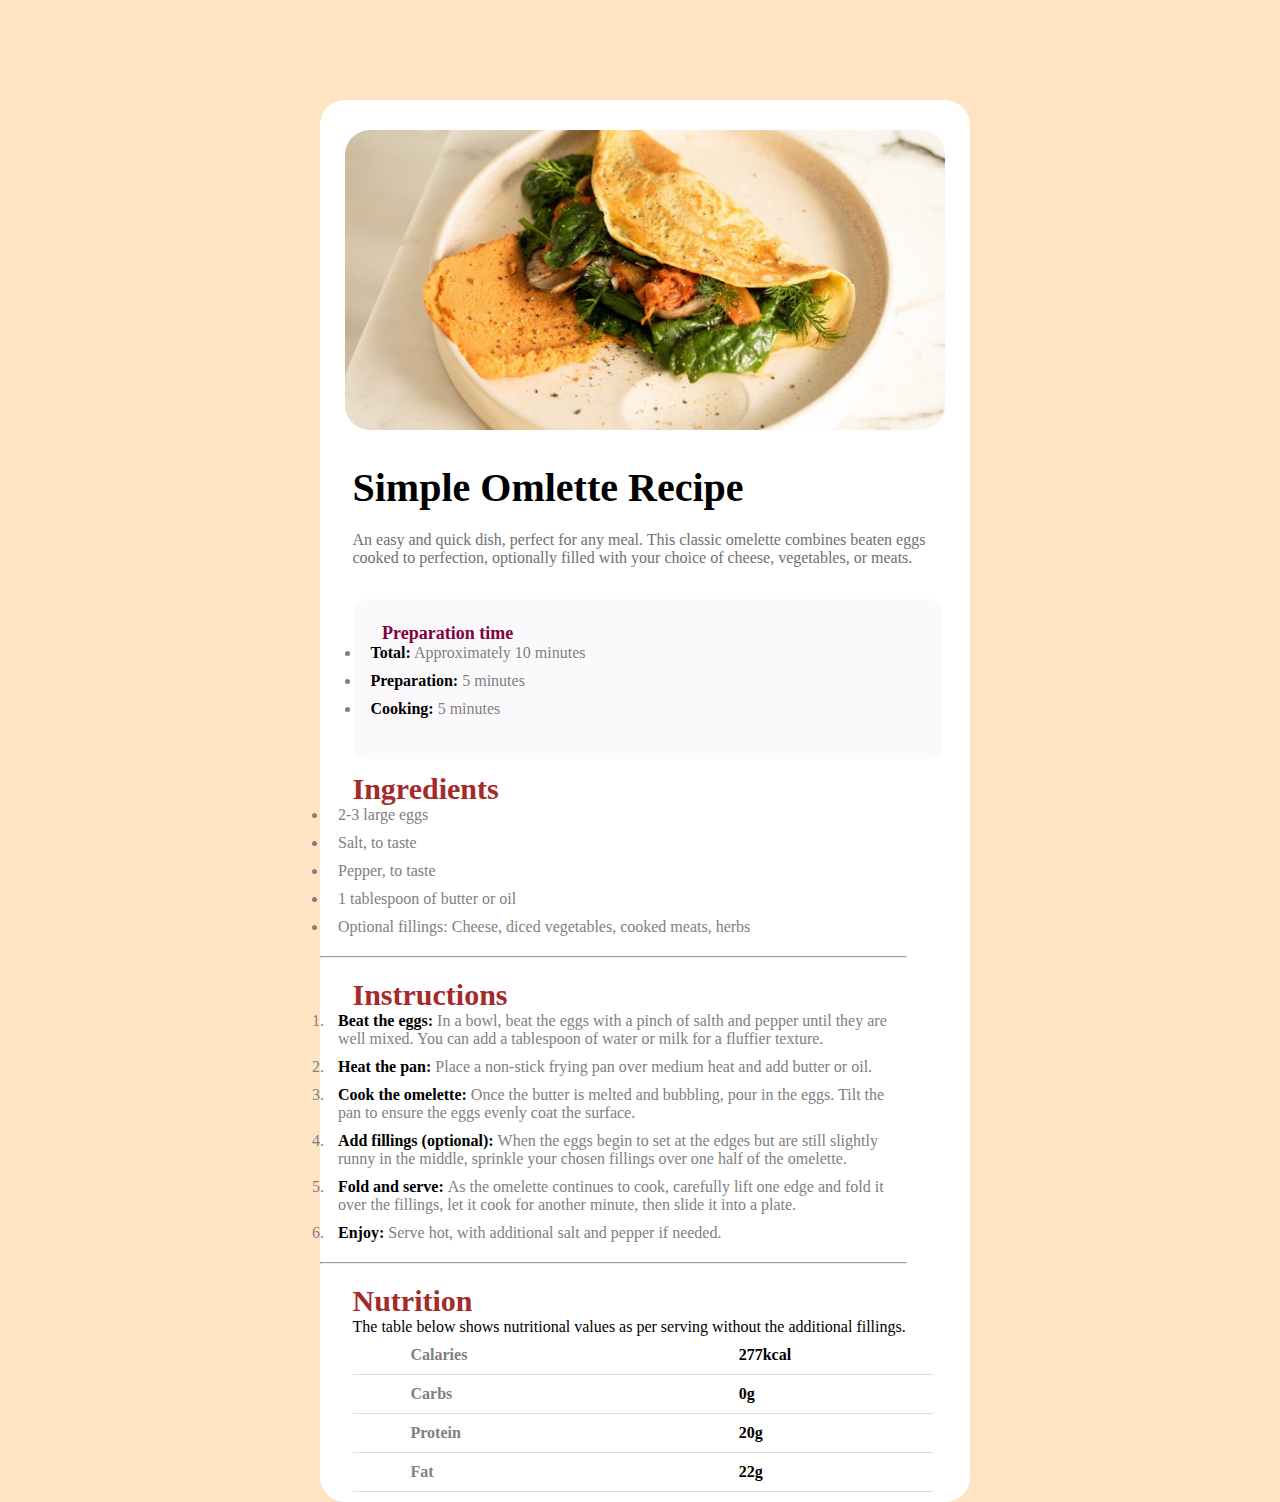
==== index.HTML @ 1deedc3f "File name Change" ====
<!DOCTYPE html>
<html lang="en">
  <head>
    <meta charset="UTF-8" />
    <meta name="viewport" content="width=device-width, initial-scale=1.0" />
    <title>Receipe</title>
    <link rel="stylesheet" href="receipe.css" />
  </head>
  <body>
    <div class="trial">
      <div class="container">
        <img src="image-omelette.jpeg" alt="Simple image-omelette Dish" />
        <p class="text">Simple Omlette Recipe</p>
        <p class="text2">
          An easy and quick dish, perfect for any meal. This classic omelette
          combines beaten eggs cooked to perfection, optionally filled with your
          choice of cheese, vegetables, or meats.
        </p>
        <section class="summary">
           <h4 class="text3"> Preparation time </h4>
           <ul>
            <li><b>Total:</b>  Approximately 10 minutes</li>
            <li><b>Preparation:</b>  5 minutes</li>
            <li><b>Cooking:</b>  5 minutes</li>
           </ul>

        </section>
        <section class="ingredients">
            <h2 class="text4">Ingredients</h2>
            <ul>
                <li>2-3 large eggs</li>
                <li>Salt, to taste</li>
                <li>Pepper, to taste</li>
                <li>1 tablespoon of butter or oil</li>
                <li>Optional fillings: Cheese, diced vegetables, cooked meats, herbs</li>
            </ul>
        </section>
        
        <hr>
<section>
    <h2 class="instructions">Instructions</h2>
<ol type="1">
    <li><b>Beat the eggs: </b>In a bowl, beat the eggs with a pinch of salth and pepper until they are <br> well mixed. You can add a tablespoon of water or milk for a fluffier texture. </li>
    <li><b>Heat the pan: </b> Place a non-stick frying pan over medium heat and add butter or oil.</li>
    <li><b>Cook the omelette: </b>Once the butter is melted and bubbling, pour in the eggs. Tilt the <br> pan to ensure the eggs evenly coat the surface.</li>
    <li><b>Add fillings (optional): </b>When the eggs begin to set at the edges but are still slightly <br> runny in the middle, sprinkle your chosen fillings over one half of the omelette.</li>
    <li><b>Fold and serve: </b>As the omelette continues to cook, carefully lift one edge and fold it <br>over the fillings, let it cook for another minute, then slide it into a plate.</li>
    <li><b>Enjoy: </b>Serve hot, with additional salt and pepper if needed.</li>
</ol>

</section>
<hr>
<section>
    <h2 class="nutrition">Nutrition</h2>
    <p class="text5">The table below shows nutritional values as per serving without the additional fillings.</p>
    <table>
        <tr>
            <td>Calaries</td>
            <td>277kcal</td>
        </tr>
        <tr>
            <td>Carbs</td>
            <td>0g</td>
        </tr>
        <tr>
            <td>Protein</td>
            <td>20g</td>
        </tr>
        <tr>
            <td>Fat</td>
            <td>22g</td>
        </tr>
    </table>   
</section>
      </div>
    </div>
  </body>
</html>
---- receipe.css ----
*{
    margin: 0;
    padding: 0;
}

body { 
background-color:bisque;
}

/* .trail{
    display: flex;
} */
.container {
    height: max-content;
    width: 650px;
    /* margin: 10% 20%; */
    margin-left: 25%;
    margin-top: 100px;
    padding-bottom: 10px;
    
    background-color: white;
    /* display: flex;
    align-items: center;   biggest mistake that for aligingn the box in middle used flex instead of margin.*/
    border-radius: 25px;
}
img {
height: 300px;
width: 600px;
margin: 30px 25px 30px 25px;
border-radius: 25px;
}

.text {
font-size: 40px;
font-family: bodoni mt;
margin: 0% 5%;
font-weight: 600;
}
.text2 {
margin: 3% 5%;
font-size: 16px;
color: rgb(112, 112, 112);
}

.summary {
height: 160px;
width: 590px;
/* padding: px; */
margin: 5% 5% 2% 5%;
background-color: rgba(153, 50, 204, 0.030);
border-radius: 15px;

}

.text3 {
    color: rgb(130, 0, 60);
    font-size: 18px;
    padding-top: 4%;
    padding-left: 5%;
    font-weight: 800;
}

ul {
    margin: 0;
    /* padding-left: 20px; */
}
b {
    color: black;
    font-weight: 600;
}
li {
    margin-left: 0;
    padding-left: 10px;
    margin-bottom: 10px;
    /* list-style-position: outside; */
    color: grey;
}

.text4 {
    color: brown;
    font-size: 30px;
    /* padding-top: 4%; */
    padding-left: 5%;
    font-weight: 800;
}
ul {
    margin: 0;
    /* padding-left: 20px; */
}
li {
    margin-left: 8px;
    padding-left: 10px;
    margin-bottom: 10px;
    /* list-style-position: outside; */
    color: grey;
}



hr {
    width: 90%;
    margin-top: 20px;
    margin-bottom: 20px;
}

.instructions {
padding-left: 5%;
color: brown;
font-size: 30px;
font-weight: 600;
}

.nutrition {
    padding-left: 5%;
    color: brown;
    font-size: 30px;
    font-weight: 600;
}

.text5 {
    padding-left: 5%;
}

table {
    width: 580px;
    border-collapse: collapse;
    margin-left: 5%;
}

td {
    padding: 10px 15px;
    font-size: 1rem;
    border-bottom: 1px solid #ddd;

}

td:nth-child(1) {
    text-align: left;
    color: grey;    
    padding-left: 10%;
    font-weight: 600;
}

td:nth-child(2) {
 text-align: left;
padding-left: 15%;
font-weight: bold;
}
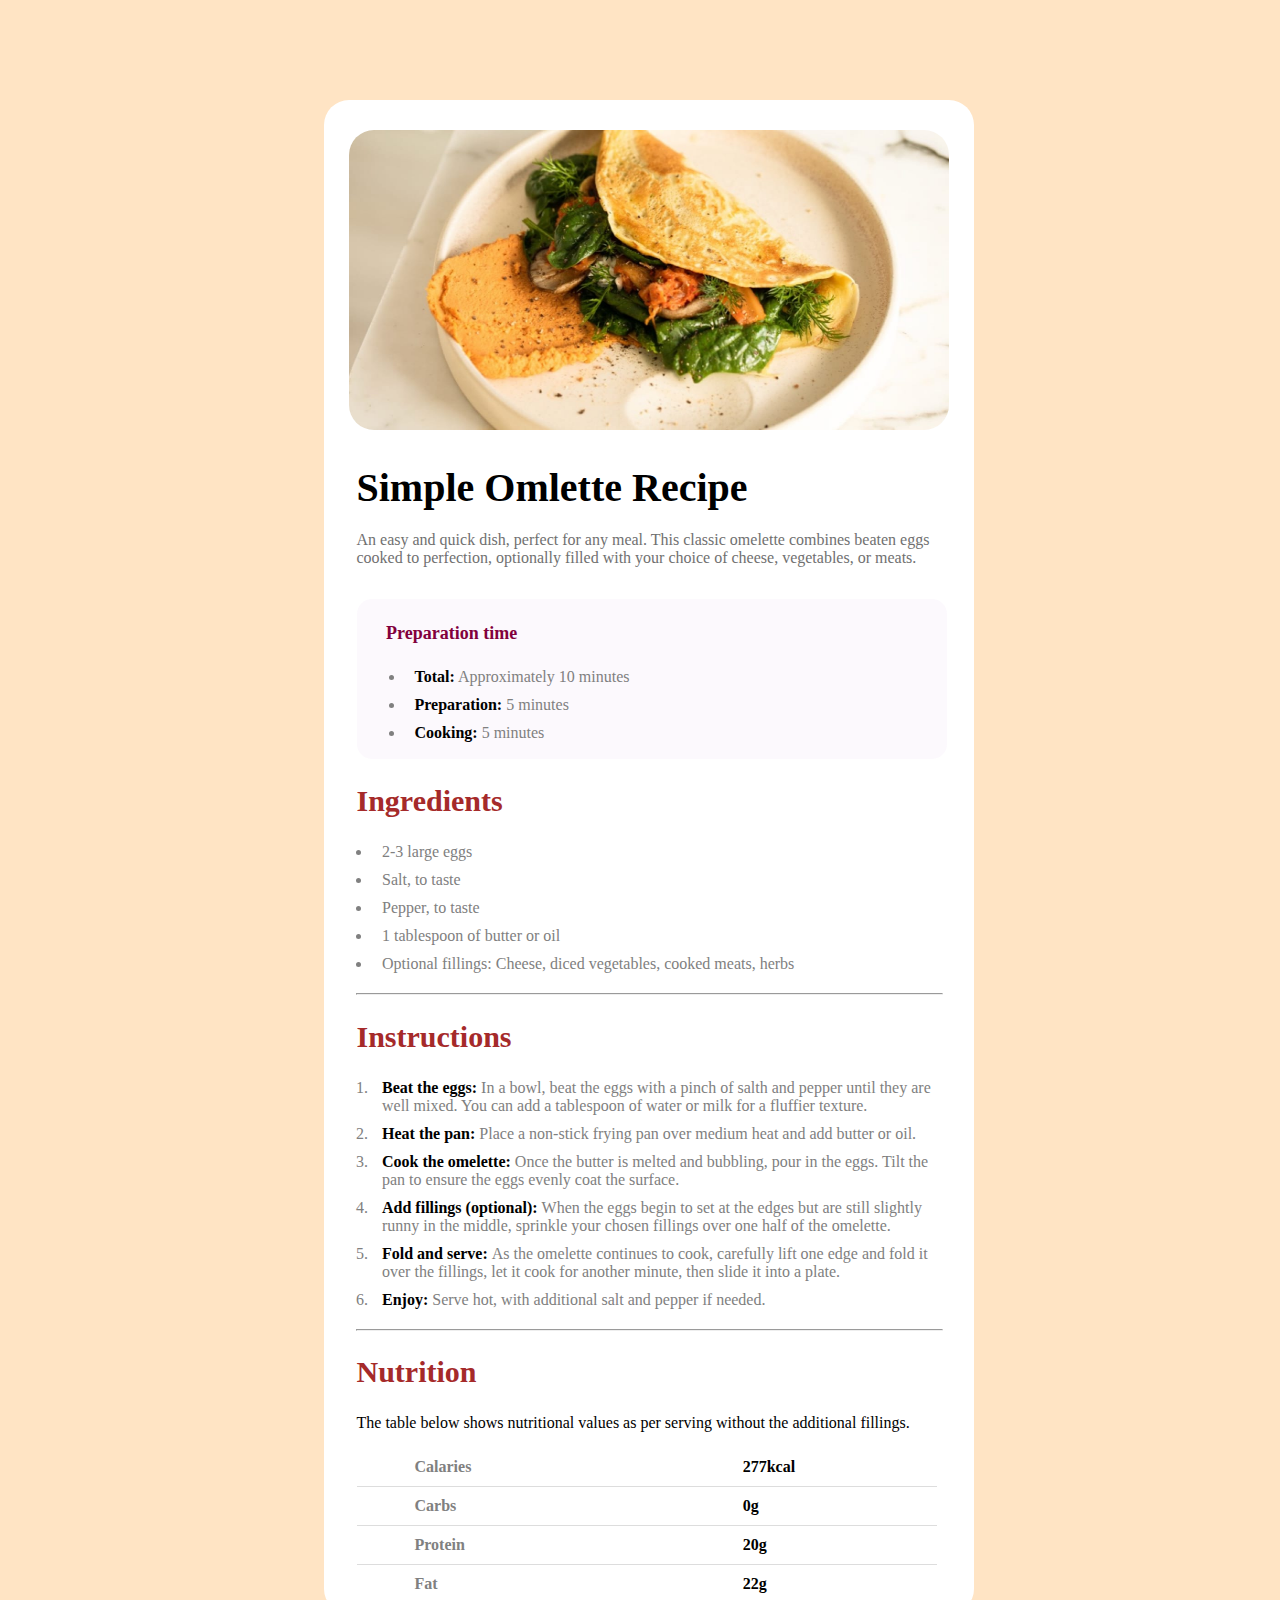
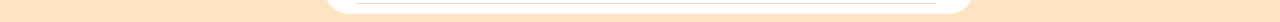
==== commit b27cce0f: "First Commit" ====
--- a/index.HTML
+++ b/index.HTML
@@ -4,7 +4,7 @@
     <meta charset="UTF-8" />
     <meta name="viewport" content="width=device-width, initial-scale=1.0" />
     <title>Receipe</title>
-    <link rel="stylesheet" href="receipe.css" />
+    <link rel="stylesheet" href="style.css" />
   </head>
   <body>
     <div class="trial">
@@ -35,7 +35,7 @@
                 <li>Optional fillings: Cheese, diced vegetables, cooked meats, herbs</li>
             </ul>
         </section>
-        
+      <!-- This comment is added to resolve the git 404 issue. -->
         <hr>
 <section>
     <h2 class="instructions">Instructions</h2>
--- a/style.css
+++ b/style.css
@@ -0,0 +1,148 @@
+/* *{
+    margin: 0;
+    padding: 0;
+} */
+
+body { 
+background-color:bisque;
+}
+
+/* .trail{
+    display: flex;
+} */
+.container {
+    height: max-content;
+    width: 650px;
+    /* margin: 10% 20%; */
+    margin-left: 25%;
+    margin-top: 100px;
+    padding-bottom: 10px;
+    
+    background-color: white;
+    /* display: flex;
+    align-items: center;   biggest mistake that for aligingn the box in middle used flex instead of margin.*/
+    border-radius: 25px;
+}
+img {
+height: 300px;
+width: 600px;
+margin: 30px 25px 30px 25px;
+border-radius: 25px;
+}
+
+.text {
+font-size: 40px;
+font-family: bodoni mt;
+margin: 0% 5%;
+font-weight: 600;
+}
+.text2 {
+margin: 3% 5%;
+font-size: 16px;
+color: rgb(112, 112, 112);
+}
+
+.summary {
+height: 160px;
+width: 590px;
+/* padding: px; */
+margin: 5% 5% 2% 5%;
+background-color: rgba(153, 50, 204, 0.030);
+border-radius: 15px;
+
+}
+
+.text3 {
+    color: rgb(130, 0, 60);
+    font-size: 18px;
+    padding-top: 4%;
+    padding-left: 5%;
+    font-weight: 800;
+}
+
+ul {
+    margin: 0;
+    /* padding-left: 20px; */
+}
+b {
+    color: black;
+    font-weight: 600;
+}
+li {
+    margin-left: 0;
+    padding-left: 10px;
+    margin-bottom: 10px;
+    /* list-style-position: outside; */
+    color: grey;
+}
+
+.text4 {
+    color: brown;
+    font-size: 30px;
+    /* padding-top: 4%; */
+    padding-left: 5%;
+    font-weight: 800;
+}
+ul {
+    margin: 0;
+    /* padding-left: 20px; */
+}
+li {
+    margin-left: 8px;
+    padding-left: 10px;
+    margin-bottom: 10px;
+    /* list-style-position: outside; */
+    color: grey;
+}
+
+
+
+hr {
+    width: 90%;
+    margin-top: 20px;
+    margin-bottom: 20px;
+}
+
+.instructions {
+padding-left: 5%;
+color: brown;
+font-size: 30px;
+font-weight: 600;
+}
+
+.nutrition {
+    padding-left: 5%;
+    color: brown;
+    font-size: 30px;
+    font-weight: 600;
+}
+
+.text5 {
+    padding-left: 5%;
+}
+
+table {
+    width: 580px;
+    border-collapse: collapse;
+    margin-left: 5%;
+}
+
+td {
+    padding: 10px 15px;
+    font-size: 1rem;
+    border-bottom: 1px solid #ddd;
+
+}
+
+td:nth-child(1) {
+    text-align: left;
+    color: grey;    
+    padding-left: 10%;
+    font-weight: 600;
+}
+
+td:nth-child(2) {
+ text-align: left;
+padding-left: 15%;
+font-weight: bold;
+}
